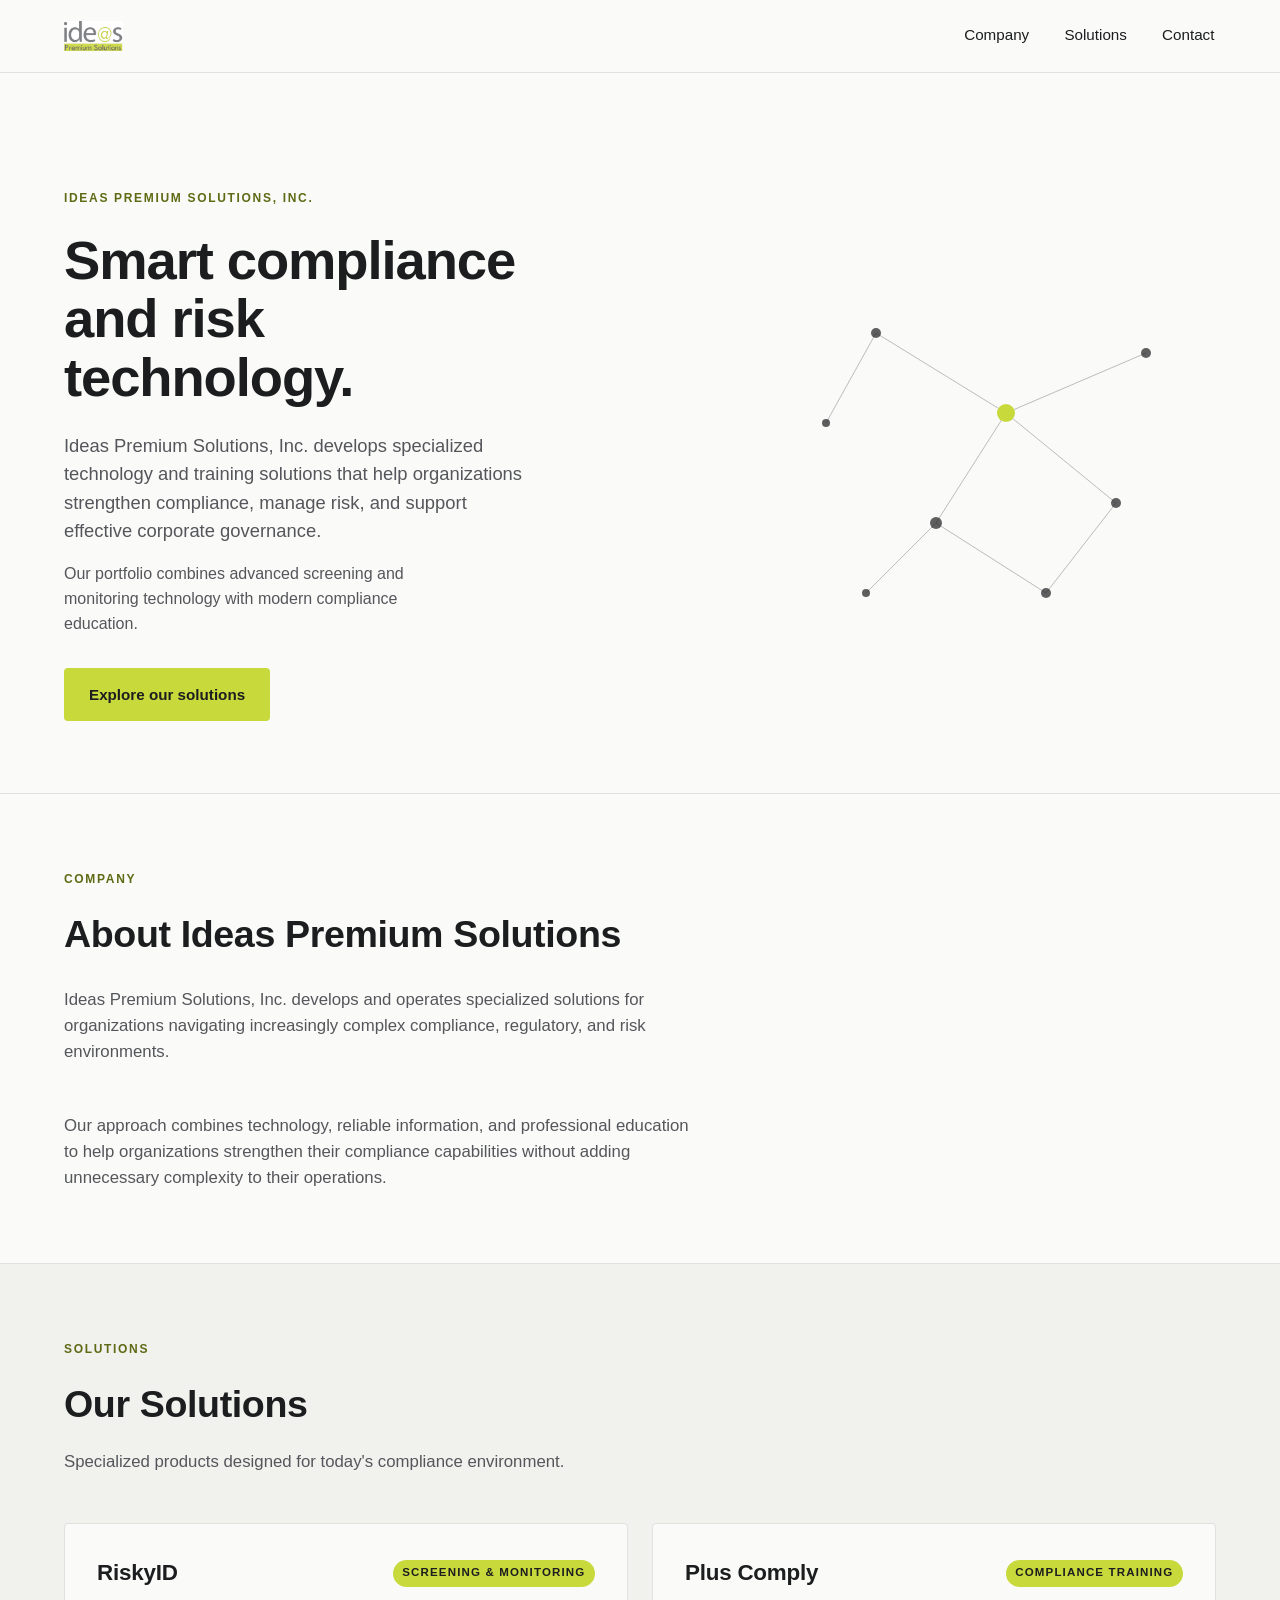
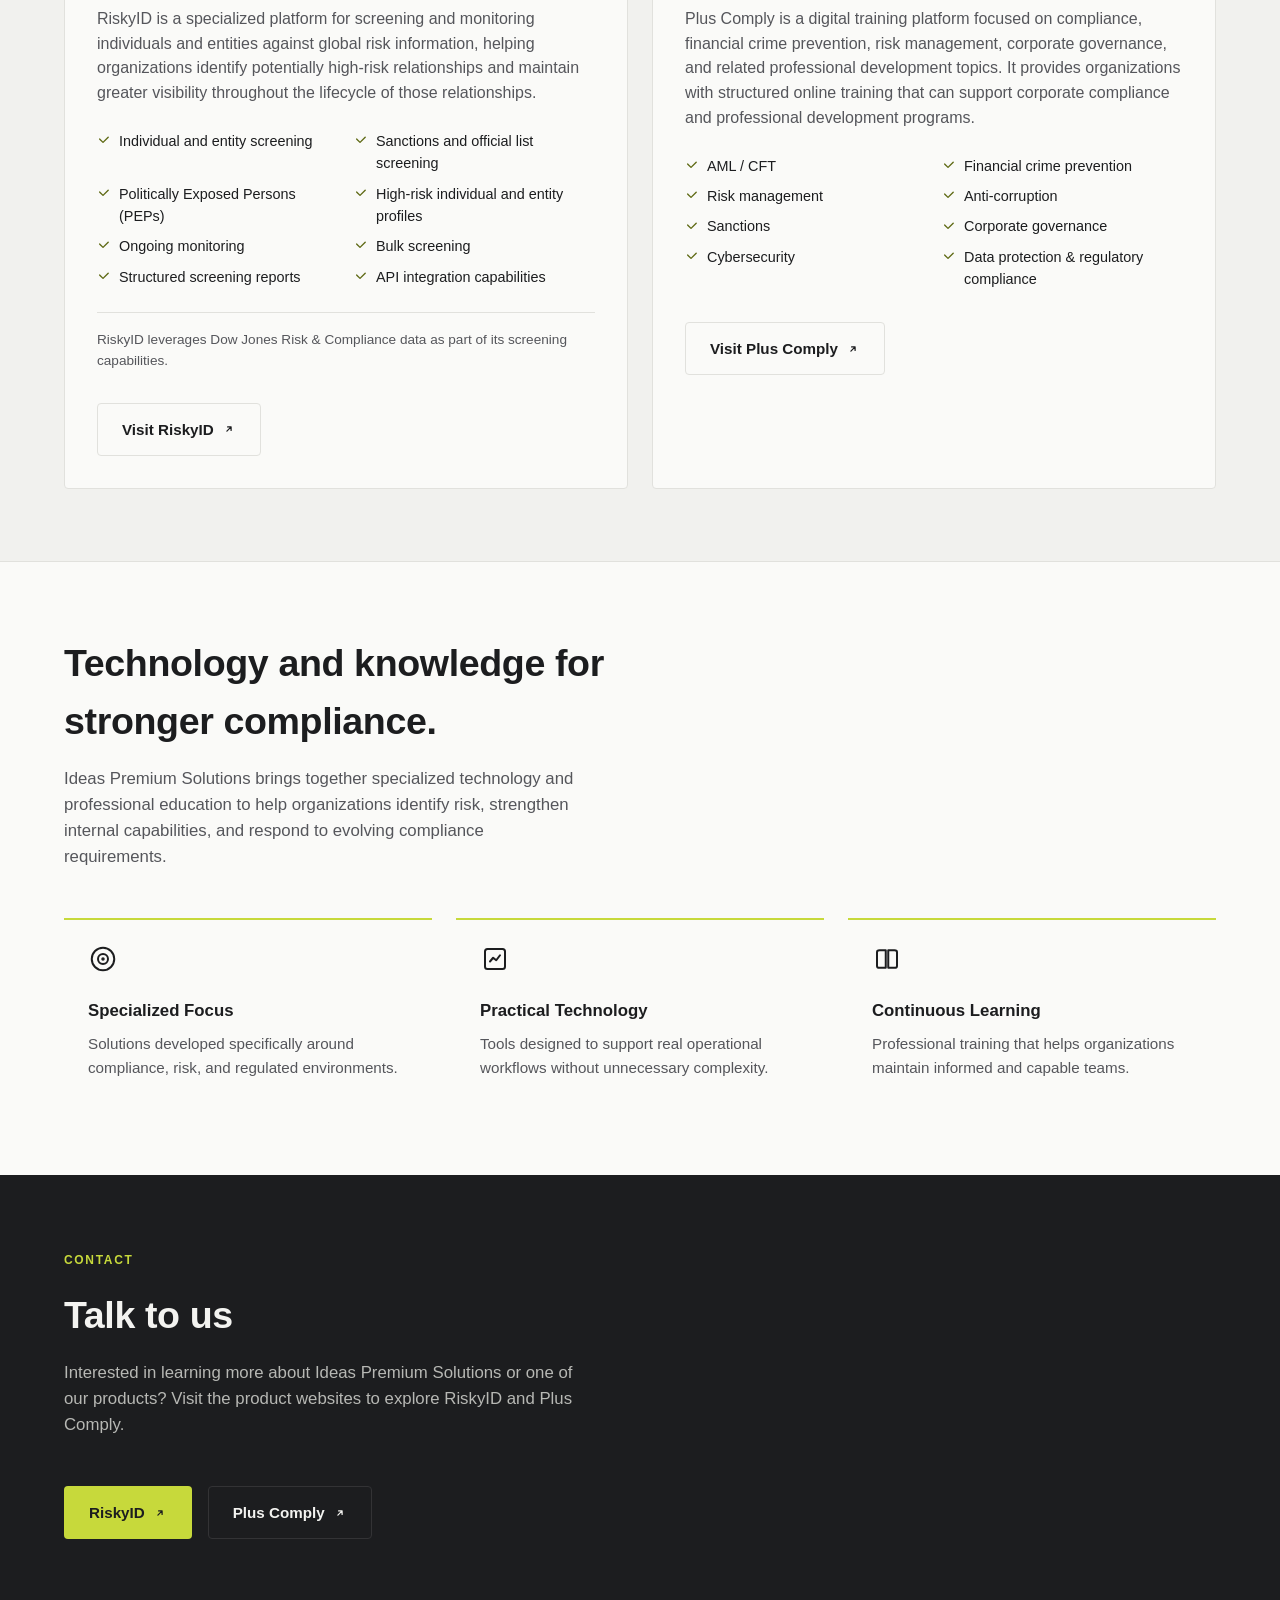
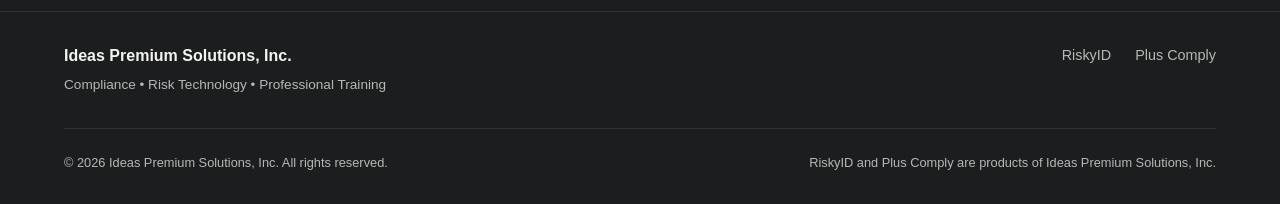
==== index.html @ 92fc5de4 "Add files via upload" ====
<!DOCTYPE html>
<html lang="en">
<head>
  <meta charset="UTF-8" />
  <meta name="viewport" content="width=device-width, initial-scale=1.0" />
  <title>Ideas Premium Solutions | Compliance & Risk Technology</title>
  <meta name="description" content="Ideas Premium Solutions develops specialized compliance and risk technology, including RiskyID screening and monitoring and Plus Comply professional compliance training." />
  <link rel="canonical" href="https://ideaspremium.com/" />

  <!-- Open Graph -->
  <meta property="og:title" content="Ideas Premium Solutions | Compliance & Risk Technology" />
  <meta property="og:description" content="Ideas Premium Solutions develops specialized compliance and risk technology, including RiskyID screening and monitoring and Plus Comply professional compliance training." />
  <meta property="og:url" content="https://ideaspremium.com/" />
  <meta property="og:type" content="website" />
  <meta property="og:site_name" content="Ideas Premium Solutions" />

  <!-- Twitter -->
  <meta name="twitter:card" content="summary" />
  <meta name="twitter:title" content="Ideas Premium Solutions | Compliance & Risk Technology" />
  <meta name="twitter:description" content="Ideas Premium Solutions develops specialized compliance and risk technology, including RiskyID screening and monitoring and Plus Comply professional compliance training." />

  <link rel="icon" href="/favicon.svg" type="image/svg+xml" />
  <link rel="stylesheet" href="/css/styles.css" />

  <script type="application/ld+json">
  {
    "@context": "https://schema.org",
    "@type": "Organization",
    "name": "Ideas Premium Solutions, Inc.",
    "url": "https://ideaspremium.com/",
    "logo": "https://ideaspremium.com/assets/logo/IPSLogo.png",
    "makesOffer": [
      {
        "@type": "Offer",
        "itemOffered": {
          "@type": "Service",
          "name": "RiskyID",
          "url": "https://riskyid.com/",
          "description": "Screening and monitoring platform for individuals and entities against global risk information."
        }
      },
      {
        "@type": "Offer",
        "itemOffered": {
          "@type": "Service",
          "name": "Plus Comply",
          "url": "https://pluscomply.com/",
          "description": "Digital training platform for compliance, financial crime prevention, risk management, and corporate governance."
        }
      }
    ]
  }
  </script>
</head>
<body>
  <a class="skip-link" href="#main">Skip to content</a>

  <header class="site-header">
    <div class="container">
      <a class="brand" href="/" aria-label="Ideas Premium Solutions — home">
        <img src="/assets/logo/IPSLogo.png" alt="Ideas Premium Solutions" />
      </a>

      <nav class="nav-desktop" aria-label="Primary">
        <a href="#about">Company</a>
        <a href="#solutions">Solutions</a>
        <a href="#contact">Contact</a>
      </nav>

      <button class="nav-toggle" type="button" aria-expanded="false" aria-controls="nav-mobile" id="nav-toggle" aria-label="Open menu">
        <svg viewBox="0 0 24 24" fill="none" stroke="currentColor" stroke-width="2" stroke-linecap="round" aria-hidden="true">
          <line x1="3" y1="6" x2="21" y2="6"></line>
          <line x1="3" y1="12" x2="21" y2="12"></line>
          <line x1="3" y1="18" x2="21" y2="18"></line>
        </svg>
      </button>
    </div>

    <nav class="nav-mobile" id="nav-mobile" aria-label="Primary mobile">
      <a href="#about">Company</a>
      <a href="#solutions">Solutions</a>
      <a href="#contact">Contact</a>
    </nav>
  </header>

  <main id="main">
    <!-- HERO -->
    <section class="hero">
      <div class="container">
        <div class="hero-copy">
          <span class="hero-eyebrow">Ideas Premium Solutions, Inc.</span>
          <h1>Smart compliance and risk technology.</h1>
          <p class="hero-lead">Ideas Premium Solutions, Inc. develops specialized technology and training solutions that help organizations strengthen compliance, manage risk, and support effective corporate governance.</p>
          <p class="hero-sub">Our portfolio combines advanced screening and monitoring technology with modern compliance education.</p>
          <div class="hero-actions">
            <a class="btn btn-primary" href="#solutions">Explore our solutions</a>
          </div>
        </div>

        <svg class="hero-visual" viewBox="0 0 420 380" fill="none" xmlns="http://www.w3.org/2000/svg" role="img" aria-label="Abstract diagram of interconnected nodes representing risk and compliance relationships">
          <g class="node-line" stroke-width="1">
            <line x1="80" y1="70" x2="210" y2="150" />
            <line x1="210" y1="150" x2="350" y2="90" />
            <line x1="210" y1="150" x2="140" y2="260" />
            <line x1="210" y1="150" x2="320" y2="240" />
            <line x1="140" y1="260" x2="70" y2="330" />
            <line x1="140" y1="260" x2="250" y2="330" />
            <line x1="320" y1="240" x2="250" y2="330" />
            <line x1="80" y1="70" x2="30" y2="160" />
          </g>
          <circle class="node-fill" cx="210" cy="150" r="9" />
          <circle class="node-dot" cx="80" cy="70" r="5" />
          <circle class="node-dot" cx="350" cy="90" r="5" />
          <circle class="node-dot" cx="140" cy="260" r="6" />
          <circle class="node-dot" cx="320" cy="240" r="5" />
          <circle class="node-dot" cx="70" cy="330" r="4" />
          <circle class="node-dot" cx="250" cy="330" r="5" />
          <circle class="node-dot" cx="30" cy="160" r="4" />
        </svg>
      </div>
    </section>

    <!-- ABOUT -->
    <section class="about" id="about">
      <div class="container about-grid">
        <div class="section-header" style="margin-bottom: 0;">
          <span class="eyebrow">Company</span>
          <h2>About Ideas Premium Solutions</h2>
        </div>
        <p>Ideas Premium Solutions, Inc. develops and operates specialized solutions for organizations navigating increasingly complex compliance, regulatory, and risk environments.</p>
        <p>Our approach combines technology, reliable information, and professional education to help organizations strengthen their compliance capabilities without adding unnecessary complexity to their operations.</p>
      </div>
    </section>

    <!-- SOLUTIONS -->
    <section class="solutions" id="solutions">
      <div class="container">
        <div class="section-header">
          <span class="eyebrow">Solutions</span>
          <h2>Our Solutions</h2>
          <p class="section-lead">Specialized products designed for today's compliance environment.</p>
        </div>

        <div class="solutions-grid">
          <!-- RiskyID -->
          <article class="product-card">
            <div class="product-card-top">
              <span class="product-name">RiskyID</span>
              <span class="product-category">Screening &amp; Monitoring</span>
            </div>
            <p class="product-description">RiskyID is a specialized platform for screening and monitoring individuals and entities against global risk information, helping organizations identify potentially high-risk relationships and maintain greater visibility throughout the lifecycle of those relationships.</p>

            <ul class="product-capabilities">
              <li><svg viewBox="0 0 20 20" fill="currentColor" aria-hidden="true"><path d="M16.7 5.3a1 1 0 010 1.4l-7.4 7.4a1 1 0 01-1.4 0L3.3 9.5a1 1 0 111.4-1.4l3.9 3.9 6.7-6.7a1 1 0 011.4 0z"/></svg>Individual and entity screening</li>
              <li><svg viewBox="0 0 20 20" fill="currentColor" aria-hidden="true"><path d="M16.7 5.3a1 1 0 010 1.4l-7.4 7.4a1 1 0 01-1.4 0L3.3 9.5a1 1 0 111.4-1.4l3.9 3.9 6.7-6.7a1 1 0 011.4 0z"/></svg>Sanctions and official list screening</li>
              <li><svg viewBox="0 0 20 20" fill="currentColor" aria-hidden="true"><path d="M16.7 5.3a1 1 0 010 1.4l-7.4 7.4a1 1 0 01-1.4 0L3.3 9.5a1 1 0 111.4-1.4l3.9 3.9 6.7-6.7a1 1 0 011.4 0z"/></svg>Politically Exposed Persons (PEPs)</li>
              <li><svg viewBox="0 0 20 20" fill="currentColor" aria-hidden="true"><path d="M16.7 5.3a1 1 0 010 1.4l-7.4 7.4a1 1 0 01-1.4 0L3.3 9.5a1 1 0 111.4-1.4l3.9 3.9 6.7-6.7a1 1 0 011.4 0z"/></svg>High-risk individual and entity profiles</li>
              <li><svg viewBox="0 0 20 20" fill="currentColor" aria-hidden="true"><path d="M16.7 5.3a1 1 0 010 1.4l-7.4 7.4a1 1 0 01-1.4 0L3.3 9.5a1 1 0 111.4-1.4l3.9 3.9 6.7-6.7a1 1 0 011.4 0z"/></svg>Ongoing monitoring</li>
              <li><svg viewBox="0 0 20 20" fill="currentColor" aria-hidden="true"><path d="M16.7 5.3a1 1 0 010 1.4l-7.4 7.4a1 1 0 01-1.4 0L3.3 9.5a1 1 0 111.4-1.4l3.9 3.9 6.7-6.7a1 1 0 011.4 0z"/></svg>Bulk screening</li>
              <li><svg viewBox="0 0 20 20" fill="currentColor" aria-hidden="true"><path d="M16.7 5.3a1 1 0 010 1.4l-7.4 7.4a1 1 0 01-1.4 0L3.3 9.5a1 1 0 111.4-1.4l3.9 3.9 6.7-6.7a1 1 0 011.4 0z"/></svg>Structured screening reports</li>
              <li><svg viewBox="0 0 20 20" fill="currentColor" aria-hidden="true"><path d="M16.7 5.3a1 1 0 010 1.4l-7.4 7.4a1 1 0 01-1.4 0L3.3 9.5a1 1 0 111.4-1.4l3.9 3.9 6.7-6.7a1 1 0 011.4 0z"/></svg>API integration capabilities</li>
            </ul>

            <p class="product-note">RiskyID leverages Dow Jones Risk &amp; Compliance data as part of its screening capabilities.</p>

            <div class="product-card-footer">
              <a class="btn btn-outline" href="https://riskyid.com/" target="_blank" rel="noopener noreferrer">
                Visit RiskyID
                <svg class="btn-external-icon" viewBox="0 0 20 20" fill="none" stroke="currentColor" stroke-width="1.8" aria-hidden="true"><path d="M7 13L13 7M13 7H8M13 7v5" stroke-linecap="round" stroke-linejoin="round"/></svg>
              </a>
            </div>
          </article>

          <!-- Plus Comply -->
          <article class="product-card">
            <div class="product-card-top">
              <span class="product-name">Plus Comply</span>
              <span class="product-category">Compliance Training</span>
            </div>
            <p class="product-description">Plus Comply is a digital training platform focused on compliance, financial crime prevention, risk management, corporate governance, and related professional development topics. It provides organizations with structured online training that can support corporate compliance and professional development programs.</p>

            <ul class="product-capabilities">
              <li><svg viewBox="0 0 20 20" fill="currentColor" aria-hidden="true"><path d="M16.7 5.3a1 1 0 010 1.4l-7.4 7.4a1 1 0 01-1.4 0L3.3 9.5a1 1 0 111.4-1.4l3.9 3.9 6.7-6.7a1 1 0 011.4 0z"/></svg>AML / CFT</li>
              <li><svg viewBox="0 0 20 20" fill="currentColor" aria-hidden="true"><path d="M16.7 5.3a1 1 0 010 1.4l-7.4 7.4a1 1 0 01-1.4 0L3.3 9.5a1 1 0 111.4-1.4l3.9 3.9 6.7-6.7a1 1 0 011.4 0z"/></svg>Financial crime prevention</li>
              <li><svg viewBox="0 0 20 20" fill="currentColor" aria-hidden="true"><path d="M16.7 5.3a1 1 0 010 1.4l-7.4 7.4a1 1 0 01-1.4 0L3.3 9.5a1 1 0 111.4-1.4l3.9 3.9 6.7-6.7a1 1 0 011.4 0z"/></svg>Risk management</li>
              <li><svg viewBox="0 0 20 20" fill="currentColor" aria-hidden="true"><path d="M16.7 5.3a1 1 0 010 1.4l-7.4 7.4a1 1 0 01-1.4 0L3.3 9.5a1 1 0 111.4-1.4l3.9 3.9 6.7-6.7a1 1 0 011.4 0z"/></svg>Anti-corruption</li>
              <li><svg viewBox="0 0 20 20" fill="currentColor" aria-hidden="true"><path d="M16.7 5.3a1 1 0 010 1.4l-7.4 7.4a1 1 0 01-1.4 0L3.3 9.5a1 1 0 111.4-1.4l3.9 3.9 6.7-6.7a1 1 0 011.4 0z"/></svg>Sanctions</li>
              <li><svg viewBox="0 0 20 20" fill="currentColor" aria-hidden="true"><path d="M16.7 5.3a1 1 0 010 1.4l-7.4 7.4a1 1 0 01-1.4 0L3.3 9.5a1 1 0 111.4-1.4l3.9 3.9 6.7-6.7a1 1 0 011.4 0z"/></svg>Corporate governance</li>
              <li><svg viewBox="0 0 20 20" fill="currentColor" aria-hidden="true"><path d="M16.7 5.3a1 1 0 010 1.4l-7.4 7.4a1 1 0 01-1.4 0L3.3 9.5a1 1 0 111.4-1.4l3.9 3.9 6.7-6.7a1 1 0 011.4 0z"/></svg>Cybersecurity</li>
              <li><svg viewBox="0 0 20 20" fill="currentColor" aria-hidden="true"><path d="M16.7 5.3a1 1 0 010 1.4l-7.4 7.4a1 1 0 01-1.4 0L3.3 9.5a1 1 0 111.4-1.4l3.9 3.9 6.7-6.7a1 1 0 011.4 0z"/></svg>Data protection &amp; regulatory compliance</li>
            </ul>

            <div class="product-card-footer">
              <a class="btn btn-outline" href="https://pluscomply.com/" target="_blank" rel="noopener noreferrer">
                Visit Plus Comply
                <svg class="btn-external-icon" viewBox="0 0 20 20" fill="none" stroke="currentColor" stroke-width="1.8" aria-hidden="true"><path d="M7 13L13 7M13 7H8M13 7v5" stroke-linecap="round" stroke-linejoin="round"/></svg>
              </a>
            </div>
          </article>
        </div>
      </div>
    </section>

    <!-- CORPORATE VALUE -->
    <section class="value">
      <div class="container">
        <div class="section-header">
          <h2>Technology and knowledge for stronger compliance.</h2>
          <p class="section-lead">Ideas Premium Solutions brings together specialized technology and professional education to help organizations identify risk, strengthen internal capabilities, and respond to evolving compliance requirements.</p>
        </div>

        <div class="pillars">
          <div class="pillar">
            <svg class="pillar-icon" viewBox="0 0 24 24" fill="none" stroke="currentColor" stroke-width="1.6" aria-hidden="true">
              <circle cx="12" cy="12" r="9" stroke-linecap="round"/>
              <circle cx="12" cy="12" r="4" stroke-linecap="round"/>
              <circle cx="12" cy="12" r="0.6" fill="currentColor"/>
            </svg>
            <h3>Specialized Focus</h3>
            <p>Solutions developed specifically around compliance, risk, and regulated environments.</p>
          </div>
          <div class="pillar">
            <svg class="pillar-icon" viewBox="0 0 24 24" fill="none" stroke="currentColor" stroke-width="1.6" aria-hidden="true">
              <rect x="4" y="4" width="16" height="16" rx="2" stroke-linecap="round"/>
              <path d="M8 14l2.5-3L13 13l3-4" stroke-linecap="round" stroke-linejoin="round"/>
            </svg>
            <h3>Practical Technology</h3>
            <p>Tools designed to support real operational workflows without unnecessary complexity.</p>
          </div>
          <div class="pillar">
            <svg class="pillar-icon" viewBox="0 0 24 24" fill="none" stroke="currentColor" stroke-width="1.6" aria-hidden="true">
              <path d="M4 6.5C4 5.7 4.7 5 6 5h5v14H6c-1.3 0-2-.7-2-1.5v-11z" stroke-linejoin="round"/>
              <path d="M20 6.5C20 5.7 19.3 5 18 5h-5v14h5c1.3 0 2-.7 2-1.5v-11z" stroke-linejoin="round"/>
            </svg>
            <h3>Continuous Learning</h3>
            <p>Professional training that helps organizations maintain informed and capable teams.</p>
          </div>
        </div>
      </div>
    </section>

    <!-- CONTACT -->
    <section class="contact" id="contact">
      <div class="container">
        <div class="section-header">
          <span class="eyebrow">Contact</span>
          <h2>Talk to us</h2>
          <p class="section-lead">Interested in learning more about Ideas Premium Solutions or one of our products? Visit the product websites to explore RiskyID and Plus Comply.</p>
        </div>

        <div class="contact-actions">
          <a class="btn btn-primary" href="https://riskyid.com/" target="_blank" rel="noopener noreferrer">
            RiskyID
            <svg class="btn-external-icon" viewBox="0 0 20 20" fill="none" stroke="currentColor" stroke-width="1.8" aria-hidden="true"><path d="M7 13L13 7M13 7H8M13 7v5" stroke-linecap="round" stroke-linejoin="round"/></svg>
          </a>
          <a class="btn btn-outline-light" href="https://pluscomply.com/" target="_blank" rel="noopener noreferrer">
            Plus Comply
            <svg class="btn-external-icon" viewBox="0 0 20 20" fill="none" stroke="currentColor" stroke-width="1.8" aria-hidden="true"><path d="M7 13L13 7M13 7H8M13 7v5" stroke-linecap="round" stroke-linejoin="round"/></svg>
          </a>
        </div>

        <!-- No verified corporate email was found in the project files.
             See README.md "Missing information" for details. -->
      </div>
    </section>
  </main>

  <footer class="site-footer">
    <div class="container">
      <div class="footer-grid">
        <div>
          <div class="footer-brand">Ideas Premium Solutions, Inc.</div>
          <div class="footer-descriptor">Compliance • Risk Technology • Professional Training</div>
        </div>
        <nav class="footer-links" aria-label="Products">
          <a href="https://riskyid.com/" target="_blank" rel="noopener noreferrer">RiskyID</a>
          <a href="https://pluscomply.com/" target="_blank" rel="noopener noreferrer">Plus Comply</a>
        </nav>
      </div>
      <div class="footer-bottom">
        <span>&copy; <span id="year">2026</span> Ideas Premium Solutions, Inc. All rights reserved.</span>
        <span>RiskyID and Plus Comply are products of Ideas Premium Solutions, Inc.</span>
      </div>
    </div>
  </footer>

  <script src="/js/main.js"></script>
</body>
</html>
---- css/styles.css ----
/* ==========================================================================
   Ideas Premium Solutions, Inc. — Corporate Website Stylesheet
   Static, dependency-free CSS. All brand colors are CSS custom properties.
   ========================================================================== */

:root {
  /* Brand colors — sourced from the official Ideas Premium Solutions logo
     (gray + lime-green wordmark). Swap these values to restyle the site. */
  --brand-primary: #1C1D1F;       /* near-black charcoal — headings, nav */
  --brand-secondary: #7D7E82;     /* logo gray — muted text, dividers */
  --brand-accent: #C7D93B;        /* logo lime-green — CTAs, highlights */
  --brand-accent-dark: #5F6A15;   /* darkened accent — accessible text/icons on light bg (5.6:1 on white) */

  --text-primary: #1C1D1F;
  --text-secondary: #55565B;
  --text-on-dark: #F3F3F0;
  --text-on-dark-secondary: #B7B8B4;

  --background: #FAFAF8;          /* off-white */
  --background-secondary: #F1F1EE;
  --background-dark: #1C1D1F;

  --border: #E1E1DD;
  --border-dark: #333335;

  --focus-ring: #1C1D1F;

  --radius: 4px;
  --max-width: 1200px;

  --font-body: -apple-system, BlinkMacSystemFont, "Segoe UI", "Helvetica Neue",
    Helvetica, Arial, system-ui, sans-serif;

  --space-1: 0.5rem;
  --space-2: 1rem;
  --space-3: 1.5rem;
  --space-4: 2rem;
  --space-5: 3rem;
  --space-6: 4.5rem;
  --space-7: 7rem;
}

/* ---------- Reset ---------- */
*,
*::before,
*::after {
  box-sizing: border-box;
}

html {
  -webkit-text-size-adjust: 100%;
  scroll-behavior: smooth;
}

body {
  margin: 0;
  font-family: var(--font-body);
  color: var(--text-primary);
  background: var(--background);
  line-height: 1.55;
  -webkit-font-smoothing: antialiased;
  overflow-x: hidden;
}

img {
  max-width: 100%;
  display: block;
}

a {
  color: inherit;
}

button {
  font-family: inherit;
}

ul {
  margin: 0;
  padding: 0;
  list-style: none;
}

h1, h2, h3, p {
  margin: 0;
}

@media (prefers-reduced-motion: reduce) {
  html {
    scroll-behavior: auto;
  }
  *,
  *::before,
  *::after {
    animation-duration: 0.001ms !important;
    animation-iteration-count: 1 !important;
    transition-duration: 0.001ms !important;
    scroll-behavior: auto !important;
  }
}

/* Visible keyboard focus */
a:focus-visible,
button:focus-visible {
  outline: 2px solid var(--focus-ring);
  outline-offset: 3px;
  border-radius: 2px;
}

/* Skip link */
.skip-link {
  position: absolute;
  left: -999px;
  top: 0;
  background: var(--brand-primary);
  color: var(--text-on-dark);
  padding: var(--space-1) var(--space-2);
  z-index: 200;
  border-radius: 0 0 var(--radius) 0;
}

.skip-link:focus {
  left: 0;
}

/* ---------- Layout helpers ---------- */
.container {
  max-width: var(--max-width);
  margin: 0 auto;
  padding: 0 var(--space-3);
}

.visually-hidden {
  position: absolute;
  width: 1px;
  height: 1px;
  padding: 0;
  margin: -1px;
  overflow: hidden;
  clip: rect(0, 0, 0, 0);
  white-space: nowrap;
  border: 0;
}

section {
  padding: var(--space-6) 0;
}

.section-header {
  max-width: 640px;
  margin-bottom: var(--space-5);
}

.eyebrow {
  display: inline-block;
  font-size: 0.75rem;
  font-weight: 600;
  letter-spacing: 0.14em;
  text-transform: uppercase;
  color: var(--brand-accent-dark);
  margin-bottom: var(--space-2);
}

h2 {
  font-size: clamp(1.6rem, 1.2rem + 1.6vw, 2.35rem);
  font-weight: 600;
  letter-spacing: -0.01em;
  color: var(--brand-primary);
}

.section-lead {
  margin-top: var(--space-2);
  font-size: 1.05rem;
  color: var(--text-secondary);
  max-width: 56ch;
}

/* ---------- Buttons ---------- */
.btn {
  display: inline-flex;
  align-items: center;
  gap: 0.5rem;
  padding: 0.85rem 1.5rem;
  border-radius: var(--radius);
  font-size: 0.95rem;
  font-weight: 600;
  text-decoration: none;
  border: 1px solid transparent;
  cursor: pointer;
  transition: background-color 0.15s ease, color 0.15s ease, border-color 0.15s ease;
  white-space: nowrap;
}

.btn-primary {
  background: var(--brand-accent);
  color: var(--brand-primary);
}

.btn-primary:hover {
  background: #b7c92e;
}

.btn-outline {
  background: transparent;
  color: var(--brand-primary);
  border-color: var(--border);
}

.btn-outline:hover {
  border-color: var(--brand-primary);
}

.btn-outline-light {
  background: transparent;
  color: var(--text-on-dark);
  border-color: var(--border-dark);
}

.btn-outline-light:hover {
  border-color: var(--text-on-dark);
}

.btn-external-icon {
  width: 14px;
  height: 14px;
  flex-shrink: 0;
}

/* ==========================================================================
   Header / Navigation
   ========================================================================== */
.site-header {
  position: sticky;
  top: 0;
  z-index: 100;
  background: rgba(250, 250, 248, 0.92);
  backdrop-filter: saturate(150%) blur(8px);
  border-bottom: 1px solid var(--border);
}

.site-header .container {
  display: flex;
  align-items: center;
  justify-content: space-between;
  height: 72px;
}

.brand {
  display: flex;
  align-items: center;
  gap: 0.6rem;
  text-decoration: none;
  color: var(--brand-primary);
}

.brand img {
  height: 30px;
  width: auto;
}

.brand-wordmark {
  font-size: 1.02rem;
  font-weight: 700;
  letter-spacing: -0.01em;
}

.nav-desktop {
  display: flex;
  align-items: center;
  gap: var(--space-4);
}

.nav-desktop a {
  text-decoration: none;
  font-size: 0.95rem;
  font-weight: 500;
  color: var(--text-primary);
  padding: 0.4rem 0.1rem;
  border-bottom: 2px solid transparent;
  transition: border-color 0.15s ease;
}

.nav-desktop a:hover {
  border-bottom-color: var(--brand-accent);
}

.nav-toggle {
  display: none;
  background: none;
  border: 1px solid var(--border);
  border-radius: var(--radius);
  width: 42px;
  height: 42px;
  align-items: center;
  justify-content: center;
  cursor: pointer;
}

.nav-toggle svg {
  width: 20px;
  height: 20px;
}

.nav-mobile {
  display: none;
  flex-direction: column;
  border-top: 1px solid var(--border);
  background: var(--background);
}

.nav-mobile.is-open {
  display: flex;
}

.nav-mobile a {
  text-decoration: none;
  color: var(--text-primary);
  font-weight: 500;
  padding: var(--space-2) var(--space-3);
  border-bottom: 1px solid var(--border);
}

@media (max-width: 767px) {
  .nav-desktop {
    display: none;
  }
  .nav-toggle {
    display: inline-flex;
  }
}

/* ==========================================================================
   Hero
   ========================================================================== */
.hero {
  position: relative;
  padding: var(--space-7) 0 var(--space-6);
  overflow: hidden;
  background: var(--background);
}

.hero .container {
  display: grid;
  grid-template-columns: minmax(0, 1fr) minmax(0, 420px);
  gap: var(--space-5);
  align-items: center;
  position: relative;
  z-index: 1;
}

.hero-eyebrow {
  display: inline-block;
  font-size: 0.75rem;
  font-weight: 600;
  letter-spacing: 0.14em;
  text-transform: uppercase;
  color: var(--brand-accent-dark);
  margin-bottom: var(--space-3);
}

.hero h1 {
  font-size: clamp(2.1rem, 1.5rem + 3vw, 3.4rem);
  font-weight: 700;
  letter-spacing: -0.02em;
  line-height: 1.08;
  color: var(--brand-primary);
  max-width: 15ch;
}

.hero-lead {
  margin-top: var(--space-3);
  font-size: 1.15rem;
  color: var(--text-secondary);
  max-width: 46ch;
}

.hero-sub {
  margin-top: var(--space-2);
  font-size: 1rem;
  color: var(--text-secondary);
  max-width: 46ch;
}

.hero-actions {
  margin-top: var(--space-4);
  display: flex;
  gap: var(--space-2);
  flex-wrap: wrap;
}

.hero-visual {
  width: 100%;
  height: auto;
  color: var(--brand-secondary);
}

.hero-visual .node-fill {
  fill: var(--brand-accent);
}

.hero-visual .node-line {
  stroke: var(--brand-secondary);
  stroke-opacity: 0.5;
}

.hero-visual .node-dot {
  fill: var(--brand-primary);
  opacity: 0.7;
}

@media (max-width: 900px) {
  .hero .container {
    grid-template-columns: 1fr;
  }
  .hero-visual {
    max-width: 320px;
    margin: 0 auto;
    order: -1;
  }
}

/* ==========================================================================
   About
   ========================================================================== */
.about {
  background: var(--background);
  border-top: 1px solid var(--border);
}

.about-grid {
  display: grid;
  grid-template-columns: minmax(0, 640px);
  gap: var(--space-3);
}

.about p + p {
  margin-top: var(--space-3);
}

.about p {
  font-size: 1.05rem;
  color: var(--text-secondary);
  max-width: 68ch;
}

/* ==========================================================================
   Solutions
   ========================================================================== */
.solutions {
  background: var(--background-secondary);
  border-top: 1px solid var(--border);
  border-bottom: 1px solid var(--border);
}

.solutions-grid {
  display: grid;
  grid-template-columns: repeat(2, minmax(0, 1fr));
  gap: var(--space-3);
}

@media (max-width: 900px) {
  .solutions-grid {
    grid-template-columns: minmax(0, 1fr);
  }
}

.product-card {
  background: var(--background);
  border: 1px solid var(--border);
  border-radius: var(--radius);
  padding: var(--space-4);
  display: flex;
  flex-direction: column;
}

.product-card-top {
  display: flex;
  flex-wrap: wrap;
  align-items: center;
  justify-content: space-between;
  gap: 0.5rem var(--space-2);
}

.product-name {
  font-size: 1.4rem;
  font-weight: 700;
  color: var(--brand-primary);
  letter-spacing: -0.01em;
}

.product-category {
  font-size: 0.72rem;
  font-weight: 600;
  letter-spacing: 0.1em;
  text-transform: uppercase;
  color: var(--brand-primary);
  background: var(--brand-accent);
  padding: 0.3rem 0.6rem;
  border-radius: 999px;
  white-space: nowrap;
}

.product-description {
  margin-top: var(--space-2);
  color: var(--text-secondary);
  font-size: 1rem;
}

.product-capabilities {
  margin-top: var(--space-3);
  display: grid;
  grid-template-columns: repeat(2, minmax(0, 1fr));
  gap: 0.5rem 1rem;
}

.product-capabilities li {
  display: flex;
  align-items: flex-start;
  gap: 0.5rem;
  font-size: 0.9rem;
  color: var(--text-primary);
}

.product-capabilities li svg {
  width: 14px;
  height: 14px;
  margin-top: 0.2rem;
  flex-shrink: 0;
  color: var(--brand-accent-dark);
}

.product-note {
  margin-top: var(--space-3);
  font-size: 0.85rem;
  color: var(--text-secondary);
  border-top: 1px solid var(--border);
  padding-top: var(--space-2);
}

.product-card-footer {
  margin-top: var(--space-4);
}

@media (max-width: 480px) {
  .product-capabilities {
    grid-template-columns: 1fr;
  }
}

/* ==========================================================================
   Corporate value / pillars
   ========================================================================== */
.value {
  background: var(--background);
}

.pillars {
  display: grid;
  grid-template-columns: repeat(3, minmax(0, 1fr));
  gap: var(--space-3);
}

@media (max-width: 900px) {
  .pillars {
    grid-template-columns: 1fr;
  }
}

.pillar {
  padding: var(--space-3);
  border-top: 2px solid var(--brand-accent);
}

.pillar-icon {
  width: 30px;
  height: 30px;
  color: var(--brand-primary);
  margin-bottom: var(--space-2);
}

.pillar h3 {
  font-size: 1.05rem;
  font-weight: 600;
  color: var(--brand-primary);
}

.pillar p {
  margin-top: 0.5rem;
  font-size: 0.95rem;
  color: var(--text-secondary);
}

/* ==========================================================================
   Contact
   ========================================================================== */
.contact {
  background: var(--brand-primary);
  color: var(--text-on-dark);
}

.contact .eyebrow {
  color: var(--brand-accent);
}

.contact h2 {
  color: var(--text-on-dark);
}

.contact .section-lead {
  color: var(--text-on-dark-secondary);
}

.contact-actions {
  margin-top: var(--space-4);
  display: flex;
  flex-wrap: wrap;
  gap: var(--space-2);
}

.contact-email {
  margin-top: var(--space-3);
  font-size: 0.95rem;
  color: var(--text-on-dark-secondary);
}

.contact-email a {
  color: var(--text-on-dark);
  text-decoration: underline;
  text-underline-offset: 3px;
}

/* ==========================================================================
   Footer
   ========================================================================== */
.site-footer {
  background: var(--brand-primary);
  color: var(--text-on-dark-secondary);
  border-top: 1px solid var(--border-dark);
  padding: var(--space-4) 0;
}

.footer-grid {
  display: flex;
  flex-wrap: wrap;
  justify-content: space-between;
  align-items: flex-start;
  gap: var(--space-3);
}

.footer-brand {
  font-weight: 700;
  color: var(--text-on-dark);
  font-size: 1rem;
}

.footer-descriptor {
  margin-top: 0.35rem;
  font-size: 0.85rem;
  color: var(--text-on-dark-secondary);
}

.footer-links {
  display: flex;
  gap: var(--space-3);
}

.footer-links a {
  text-decoration: none;
  font-size: 0.9rem;
  color: var(--text-on-dark-secondary);
  border-bottom: 1px solid transparent;
}

.footer-links a:hover {
  color: var(--text-on-dark);
  border-bottom-color: var(--brand-accent);
}

.footer-bottom {
  margin-top: var(--space-4);
  padding-top: var(--space-3);
  border-top: 1px solid var(--border-dark);
  font-size: 0.8rem;
  display: flex;
  flex-wrap: wrap;
  justify-content: space-between;
  gap: var(--space-2);
}

/* ==========================================================================
   404 page
   ========================================================================== */
.not-found {
  min-height: calc(100vh - 72px);
  display: flex;
  align-items: center;
}

.not-found .container {
  text-align: left;
}

.not-found-code {
  font-size: 0.85rem;
  font-weight: 600;
  letter-spacing: 0.14em;
  text-transform: uppercase;
  color: var(--brand-accent-dark);
}

.not-found h1 {
  margin-top: var(--space-2);
  font-size: clamp(1.8rem, 1.4rem + 2vw, 2.6rem);
  color: var(--brand-primary);
}

.not-found p {
  margin-top: var(--space-2);
  color: var(--text-secondary);
  max-width: 50ch;
}

.not-found .btn {
  margin-top: var(--space-4);
}
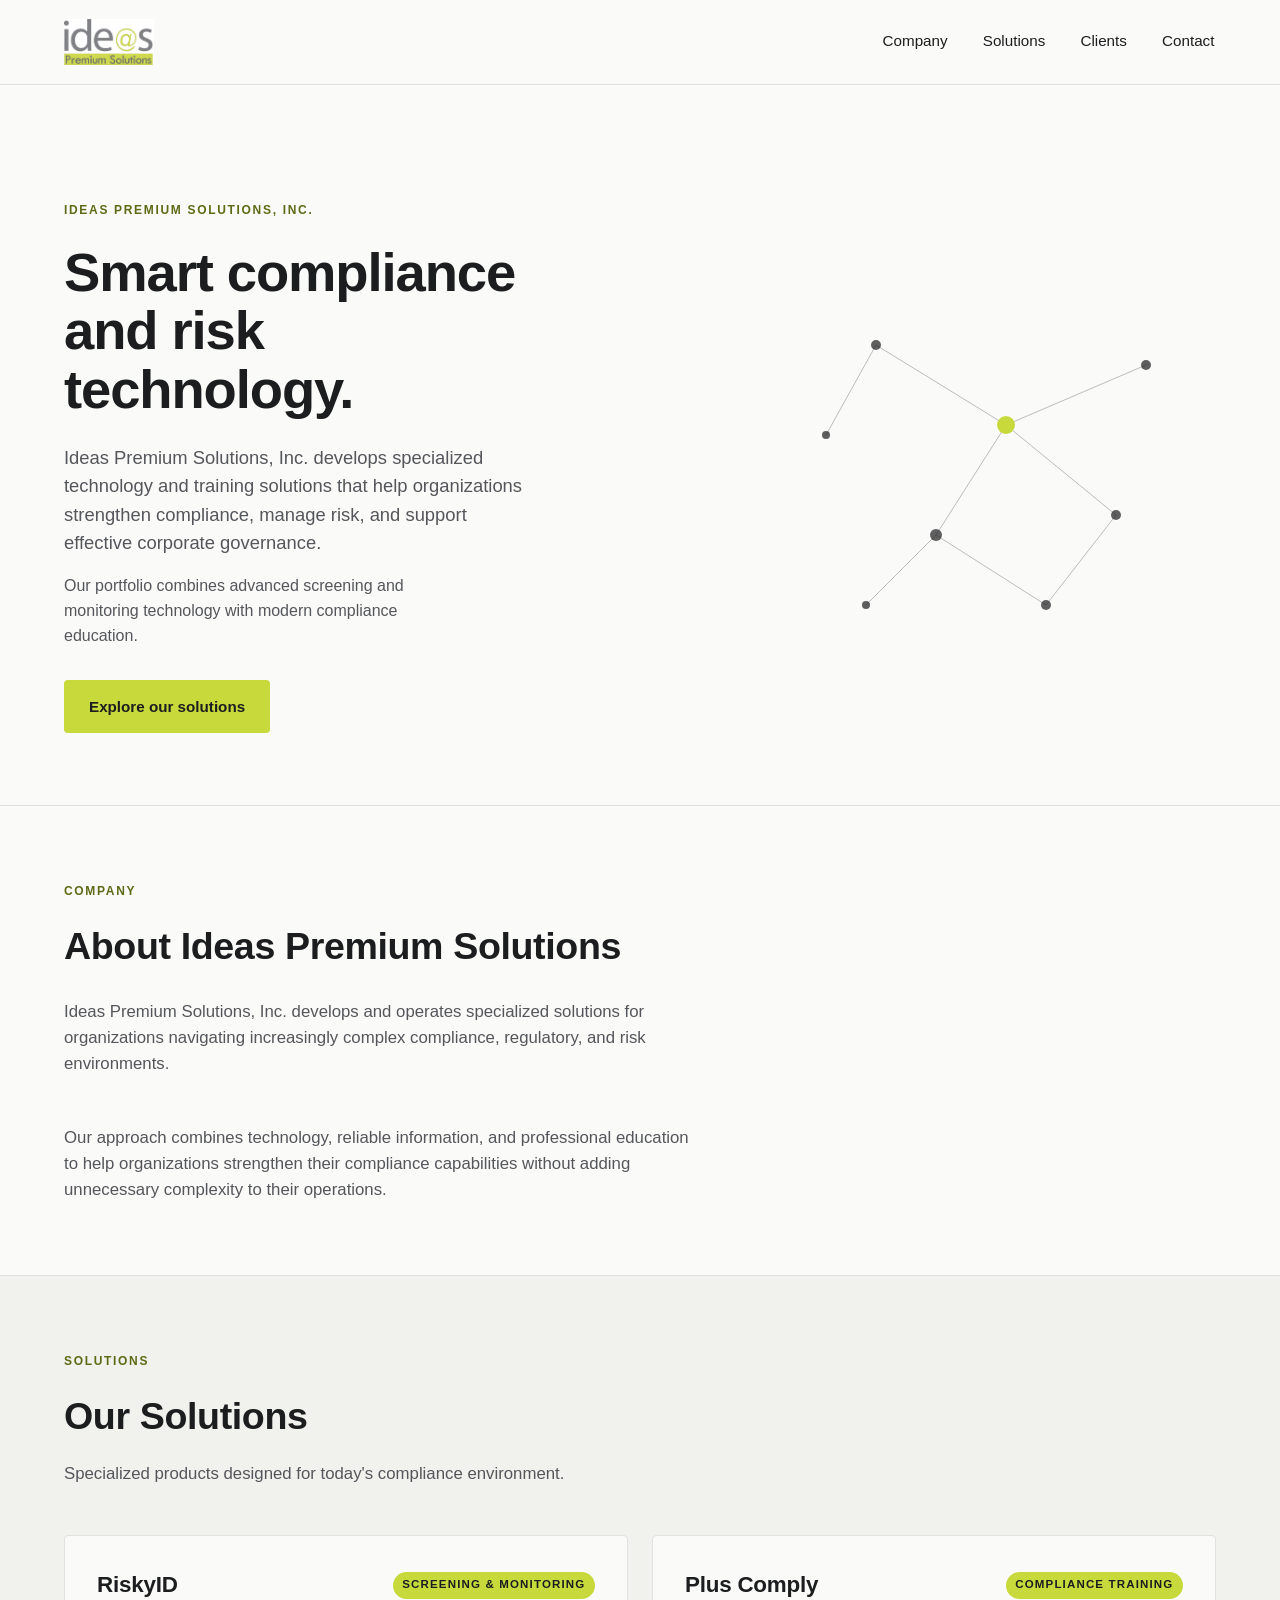
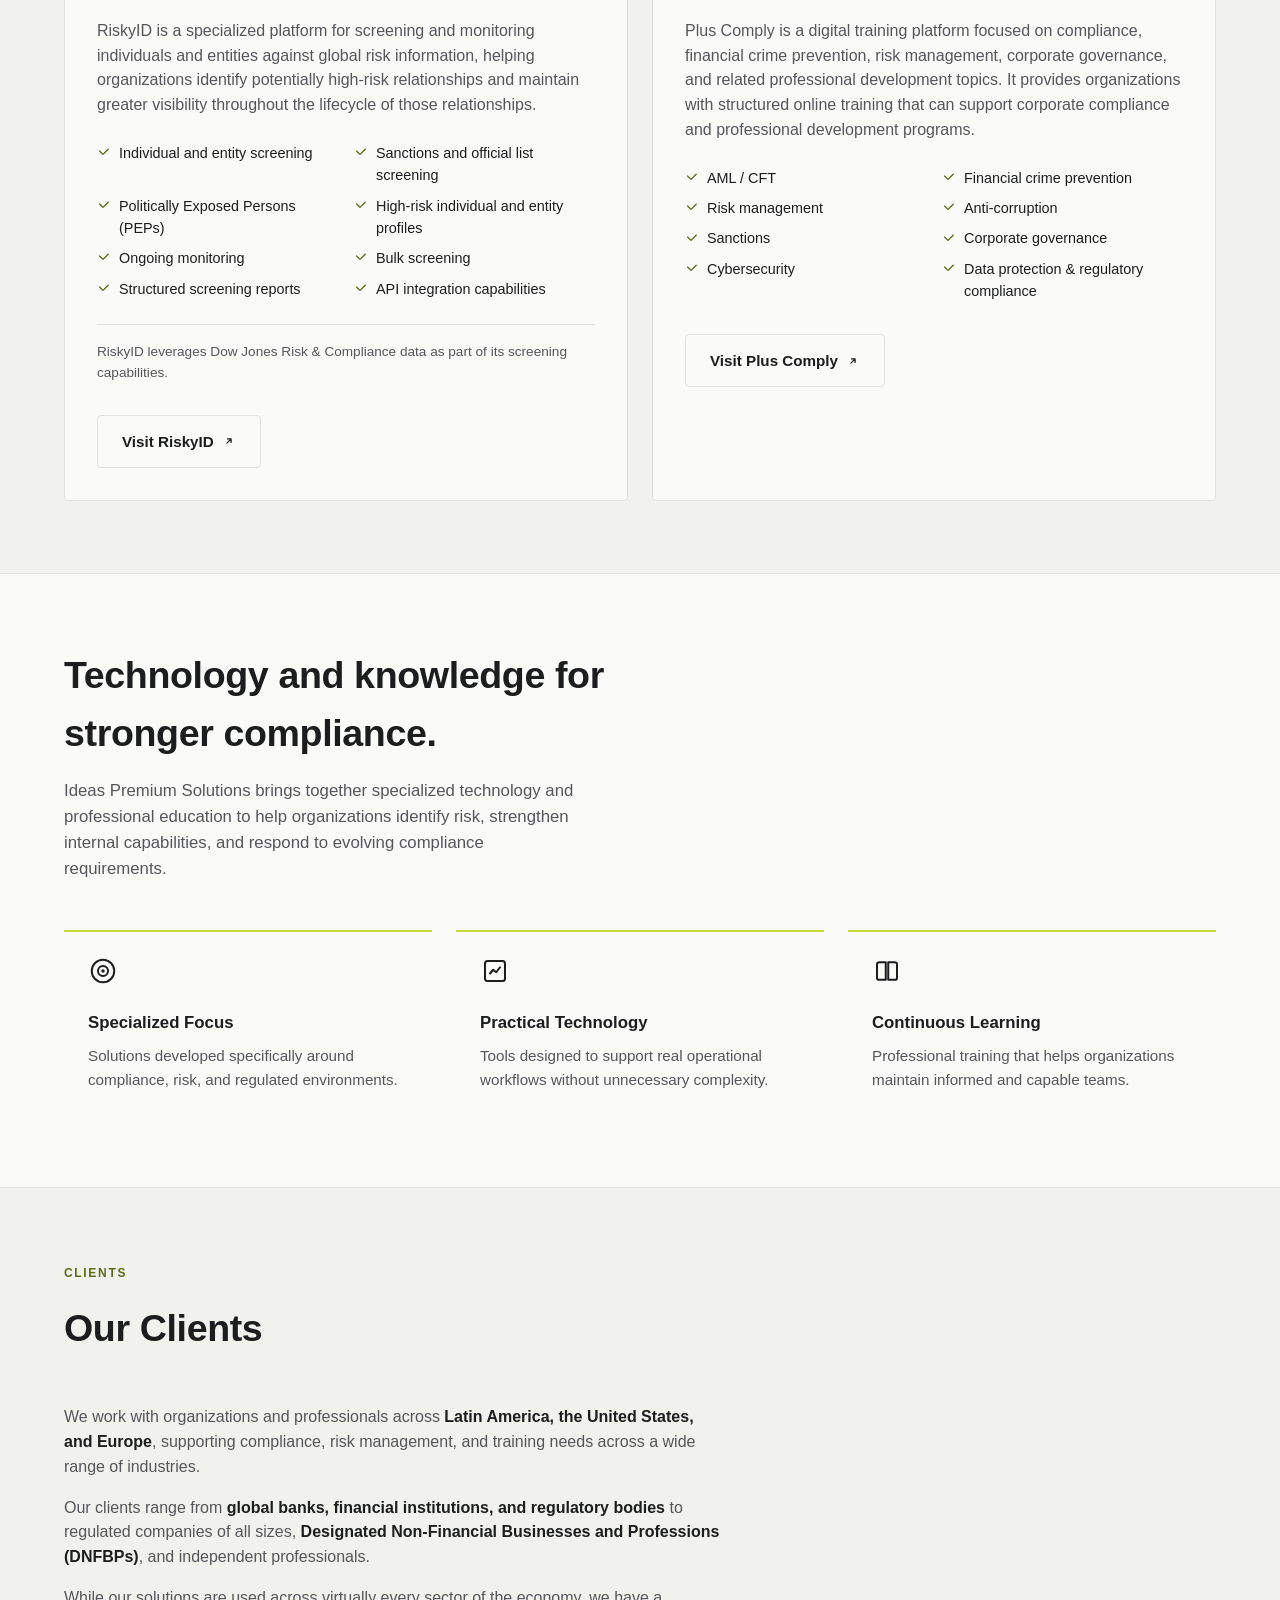
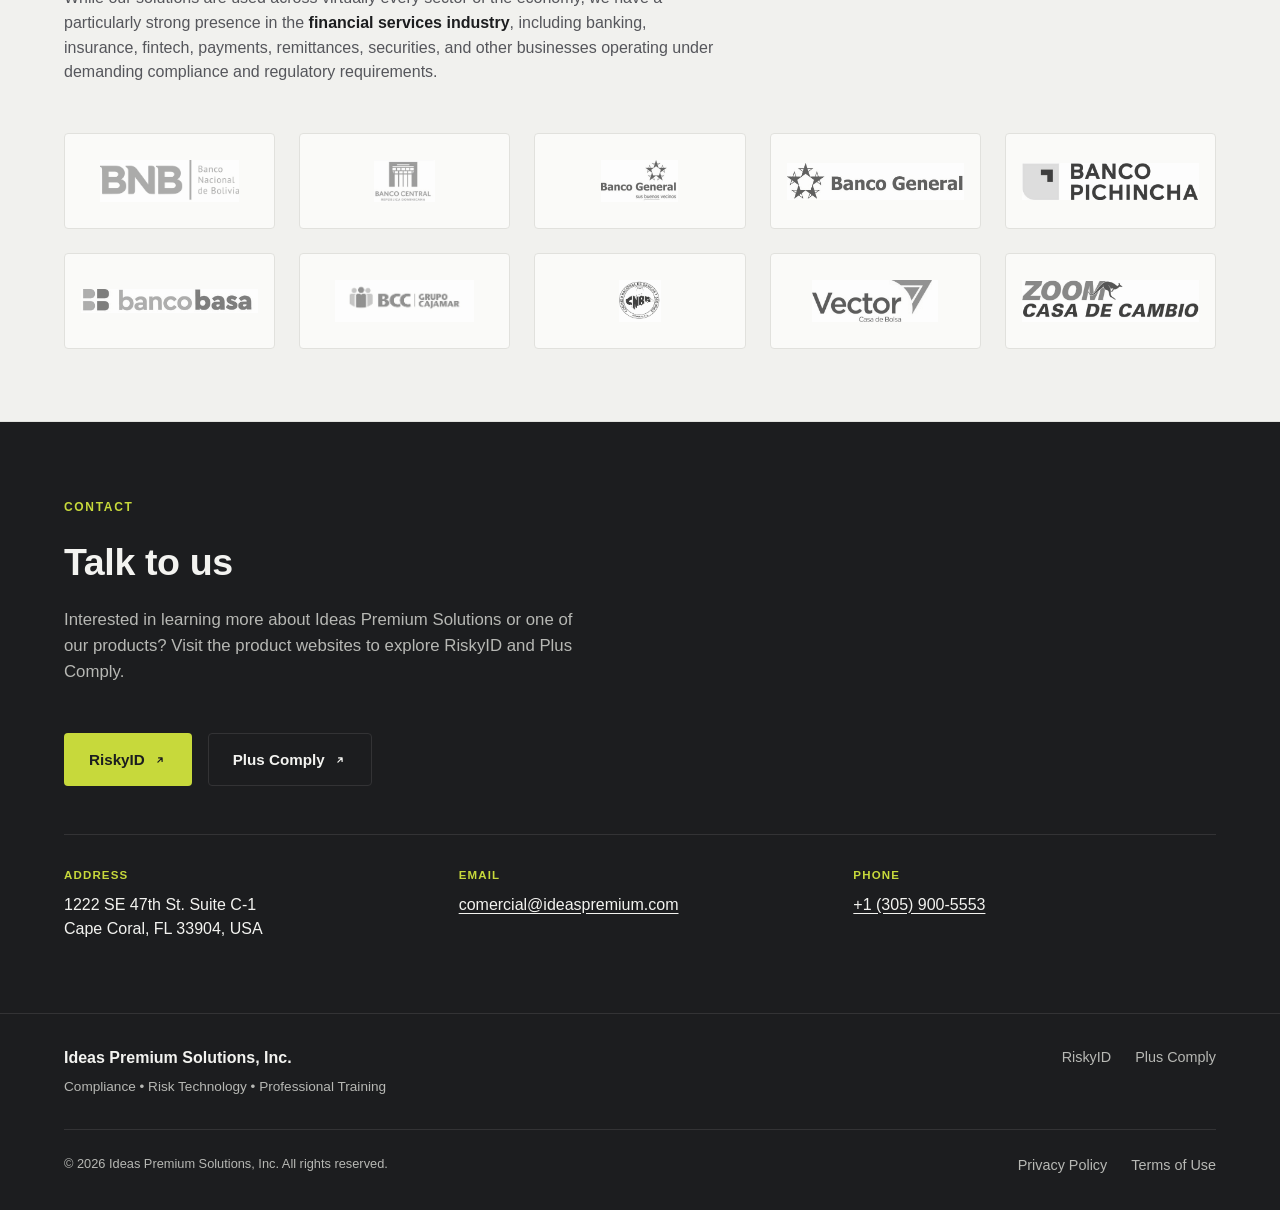
==== commit b017e9be: "Add files via upload" ====
--- a/index.html
+++ b/index.html
@@ -29,6 +29,16 @@
     "name": "Ideas Premium Solutions, Inc.",
     "url": "https://ideaspremium.com/",
     "logo": "https://ideaspremium.com/assets/logo/IPSLogo.png",
+    "email": "comercial@ideaspremium.com",
+    "telephone": "+1-305-900-5553",
+    "address": {
+      "@type": "PostalAddress",
+      "streetAddress": "1222 SE 47th St. Suite C-1",
+      "addressLocality": "Cape Coral",
+      "addressRegion": "FL",
+      "postalCode": "33904",
+      "addressCountry": "US"
+    },
     "makesOffer": [
       {
         "@type": "Offer",
@@ -64,6 +74,7 @@
       <nav class="nav-desktop" aria-label="Primary">
         <a href="#about">Company</a>
         <a href="#solutions">Solutions</a>
+        <a href="#clients">Clients</a>
         <a href="#contact">Contact</a>
       </nav>
 
@@ -79,6 +90,7 @@
     <nav class="nav-mobile" id="nav-mobile" aria-label="Primary mobile">
       <a href="#about">Company</a>
       <a href="#solutions">Solutions</a>
+      <a href="#clients">Clients</a>
       <a href="#contact">Contact</a>
     </nav>
   </header>
@@ -239,6 +251,33 @@
       </div>
     </section>
 
+    <!-- CLIENTS -->
+    <section class="clients" id="clients">
+      <div class="container">
+        <div class="section-header">
+          <span class="eyebrow">Clients</span>
+          <h2>Our Clients</h2>
+        </div>
+
+        <p>We work with organizations and professionals across <strong>Latin America, the United States, and Europe</strong>, supporting compliance, risk management, and training needs across a wide range of industries.</p>
+        <p>Our clients range from <strong>global banks, financial institutions, and regulatory bodies</strong> to regulated companies of all sizes, <strong>Designated Non-Financial Businesses and Professions (DNFBPs)</strong>, and independent professionals.</p>
+        <p>While our solutions are used across virtually every sector of the economy, we have a particularly strong presence in the <strong>financial services industry</strong>, including banking, insurance, fintech, payments, remittances, securities, and other businesses operating under demanding compliance and regulatory requirements.</p>
+
+        <div class="client-logos">
+          <div class="client-logo"><img src="/assets/images/clients/bnb.png" alt="Banco Nacional de Bolivia" loading="lazy" /></div>
+          <div class="client-logo"><img src="/assets/images/clients/bcrd.jpg" alt="Banco Central de la República Dominicana" loading="lazy" /></div>
+          <div class="client-logo"><img src="/assets/images/clients/banco-general-1.png" alt="Banco General" loading="lazy" /></div>
+          <div class="client-logo"><img src="/assets/images/clients/banco-general-2.png" alt="Banco General" loading="lazy" /></div>
+          <div class="client-logo"><img src="/assets/images/clients/banco-pichincha.png" alt="Banco Pichincha" loading="lazy" /></div>
+          <div class="client-logo"><img src="/assets/images/clients/banco-basa.png" alt="Banco BASA" loading="lazy" /></div>
+          <div class="client-logo"><img src="/assets/images/clients/grupo-cajamar.jpg" alt="BCC Grupo Cajamar" loading="lazy" /></div>
+          <div class="client-logo"><img src="/assets/images/clients/cnbs-honduras.png" alt="Comisión Nacional de Bancos y Seguros de Honduras" loading="lazy" /></div>
+          <div class="client-logo"><img src="/assets/images/clients/vector-casa-de-bolsa.png" alt="Vector Casa de Bolsa" loading="lazy" /></div>
+          <div class="client-logo"><img src="/assets/images/clients/zoom-casa-de-cambio.png" alt="Zoom Casa de Cambio" loading="lazy" /></div>
+        </div>
+      </div>
+    </section>
+
     <!-- CONTACT -->
     <section class="contact" id="contact">
       <div class="container">
@@ -259,8 +298,20 @@
           </a>
         </div>
 
-        <!-- No verified corporate email was found in the project files.
-             See README.md "Missing information" for details. -->
+        <div class="contact-details">
+          <div>
+            <div class="contact-detail-label">Address</div>
+            <div class="contact-detail-value">1222 SE 47th St. Suite C-1<br />Cape Coral, FL 33904, USA</div>
+          </div>
+          <div>
+            <div class="contact-detail-label">Email</div>
+            <div class="contact-detail-value"><a href="mailto:comercial@ideaspremium.com">comercial@ideaspremium.com</a></div>
+          </div>
+          <div>
+            <div class="contact-detail-label">Phone</div>
+            <div class="contact-detail-value"><a href="tel:+13059005553">+1 (305) 900-5553</a></div>
+          </div>
+        </div>
       </div>
     </section>
   </main>
@@ -279,7 +330,10 @@
       </div>
       <div class="footer-bottom">
         <span>&copy; <span id="year">2026</span> Ideas Premium Solutions, Inc. All rights reserved.</span>
-        <span>RiskyID and Plus Comply are products of Ideas Premium Solutions, Inc.</span>
+        <nav class="footer-links" aria-label="Legal">
+          <a href="/privacy-policy.html">Privacy Policy</a>
+          <a href="/terms-of-use.html">Terms of Use</a>
+        </nav>
       </div>
     </div>
   </footer>
--- a/css/styles.css
+++ b/css/styles.css
@@ -242,7 +242,7 @@
   display: flex;
   align-items: center;
   justify-content: space-between;
-  height: 72px;
+  height: 84px;
 }
 
 .brand {
@@ -254,7 +254,7 @@
 }
 
 .brand img {
-  height: 30px;
+  height: 46px;
   width: auto;
 }
 
@@ -591,6 +591,86 @@
 }
 
 /* ==========================================================================
+   Clients
+   ========================================================================== */
+.clients {
+  background: var(--background-secondary);
+  border-top: 1px solid var(--border);
+  border-bottom: 1px solid var(--border);
+}
+
+.clients .section-header {
+  max-width: 760px;
+}
+
+.clients p {
+  color: var(--text-secondary);
+  font-size: 1rem;
+  max-width: 74ch;
+}
+
+.clients p + p {
+  margin-top: var(--space-2);
+}
+
+.clients p strong {
+  color: var(--text-primary);
+  font-weight: 600;
+}
+
+.client-logos {
+  margin-top: var(--space-5);
+  display: grid;
+  grid-template-columns: repeat(5, minmax(0, 1fr));
+  gap: var(--space-3);
+  align-items: center;
+}
+
+.client-logo {
+  background: var(--background);
+  border: 1px solid var(--border);
+  border-radius: var(--radius);
+  height: 96px;
+  display: flex;
+  align-items: center;
+  justify-content: center;
+  padding: var(--space-2);
+}
+
+.client-logo img {
+  max-height: 42px;
+  max-width: 100%;
+  width: auto;
+  object-fit: contain;
+  filter: grayscale(1);
+  opacity: 0.75;
+  transition: filter 0.2s ease, opacity 0.2s ease;
+}
+
+.client-logo:hover img {
+  filter: grayscale(0);
+  opacity: 1;
+}
+
+@media (max-width: 900px) {
+  .client-logos {
+    grid-template-columns: repeat(3, minmax(0, 1fr));
+  }
+}
+
+@media (max-width: 560px) {
+  .client-logos {
+    grid-template-columns: repeat(2, minmax(0, 1fr));
+  }
+  .client-logo {
+    height: 80px;
+  }
+  .client-logo img {
+    max-height: 34px;
+  }
+}
+
+/* ==========================================================================
    Contact
    ========================================================================== */
 .contact {
@@ -615,6 +695,47 @@
   display: flex;
   flex-wrap: wrap;
   gap: var(--space-2);
+}
+
+.contact-details {
+  margin-top: var(--space-5);
+  padding-top: var(--space-4);
+  border-top: 1px solid var(--border-dark);
+  display: grid;
+  grid-template-columns: repeat(3, minmax(0, 1fr));
+  gap: var(--space-4);
+}
+
+@media (max-width: 700px) {
+  .contact-details {
+    grid-template-columns: 1fr;
+    gap: var(--space-3);
+  }
+}
+
+.contact-detail-label {
+  font-size: 0.72rem;
+  font-weight: 600;
+  letter-spacing: 0.1em;
+  text-transform: uppercase;
+  color: var(--brand-accent);
+}
+
+.contact-detail-value {
+  margin-top: 0.5rem;
+  font-size: 1rem;
+  color: var(--text-on-dark);
+  line-height: 1.5;
+}
+
+.contact-detail-value a {
+  color: var(--text-on-dark);
+  text-decoration: underline;
+  text-underline-offset: 3px;
+}
+
+.contact-detail-value a:hover {
+  color: var(--brand-accent);
 }
 
 .contact-email {
@@ -691,7 +812,7 @@
    404 page
    ========================================================================== */
 .not-found {
-  min-height: calc(100vh - 72px);
+  min-height: calc(100vh - 84px);
   display: flex;
   align-items: center;
 }
@@ -723,3 +844,135 @@
 .not-found .btn {
   margin-top: var(--space-4);
 }
+
+/* ==========================================================================
+   Legal pages (Privacy Policy / Terms of Use)
+   ========================================================================== */
+.legal-hero {
+  padding: var(--space-5) 0 var(--space-4);
+  border-bottom: 1px solid var(--border);
+}
+
+.legal-hero h1 {
+  font-size: clamp(1.8rem, 1.4rem + 2vw, 2.5rem);
+  font-weight: 700;
+  letter-spacing: -0.01em;
+  color: var(--brand-primary);
+}
+
+.legal-hero p {
+  margin-top: var(--space-2);
+  color: var(--text-secondary);
+  max-width: 60ch;
+}
+
+.legal-lang-switch {
+  margin-top: var(--space-3);
+  display: flex;
+  gap: var(--space-2);
+}
+
+.legal-lang-switch a {
+  text-decoration: none;
+  font-size: 0.85rem;
+  font-weight: 600;
+  color: var(--brand-primary);
+  border: 1px solid var(--border);
+  border-radius: 999px;
+  padding: 0.4rem 0.9rem;
+}
+
+.legal-lang-switch a:hover {
+  border-color: var(--brand-accent-dark);
+  color: var(--brand-accent-dark);
+}
+
+.legal-body {
+  padding: var(--space-5) 0 var(--space-7);
+}
+
+.legal-content {
+  max-width: 760px;
+}
+
+.legal-content h2 {
+  font-size: 1.3rem;
+  margin-top: var(--space-5);
+  margin-bottom: var(--space-2);
+  color: var(--brand-primary);
+  scroll-margin-top: 100px;
+}
+
+.legal-content h2:first-child {
+  margin-top: 0;
+}
+
+.legal-content h3 {
+  font-size: 1.05rem;
+  font-weight: 700;
+  margin-top: var(--space-4);
+  margin-bottom: var(--space-1);
+  color: var(--brand-primary);
+}
+
+.legal-content p {
+  margin-top: var(--space-2);
+  color: var(--text-secondary);
+  font-size: 0.98rem;
+  line-height: 1.65;
+}
+
+.legal-content p:first-of-type {
+  margin-top: 0;
+}
+
+.legal-content ul {
+  margin-top: var(--space-2);
+  padding-left: 1.2rem;
+  list-style: disc;
+}
+
+.legal-content li {
+  color: var(--text-secondary);
+  font-size: 0.98rem;
+  line-height: 1.6;
+  margin-top: 0.5rem;
+}
+
+.legal-content li strong {
+  color: var(--text-primary);
+}
+
+.legal-content strong {
+  color: var(--text-primary);
+}
+
+.legal-content em {
+  color: var(--text-secondary);
+}
+
+.legal-divider {
+  margin: var(--space-6) 0;
+  border: 0;
+  border-top: 2px solid var(--brand-accent);
+}
+
+.legal-lang-heading {
+  display: inline-block;
+  font-size: 0.75rem;
+  font-weight: 600;
+  letter-spacing: 0.14em;
+  text-transform: uppercase;
+  color: var(--brand-accent-dark);
+  margin-bottom: var(--space-2);
+}
+
+.back-to-top {
+  display: inline-flex;
+  margin-top: var(--space-5);
+  font-size: 0.85rem;
+  font-weight: 600;
+  color: var(--brand-primary);
+  text-decoration: none;
+  border-bottom: 1px solid var(--brand-accent);
+}
